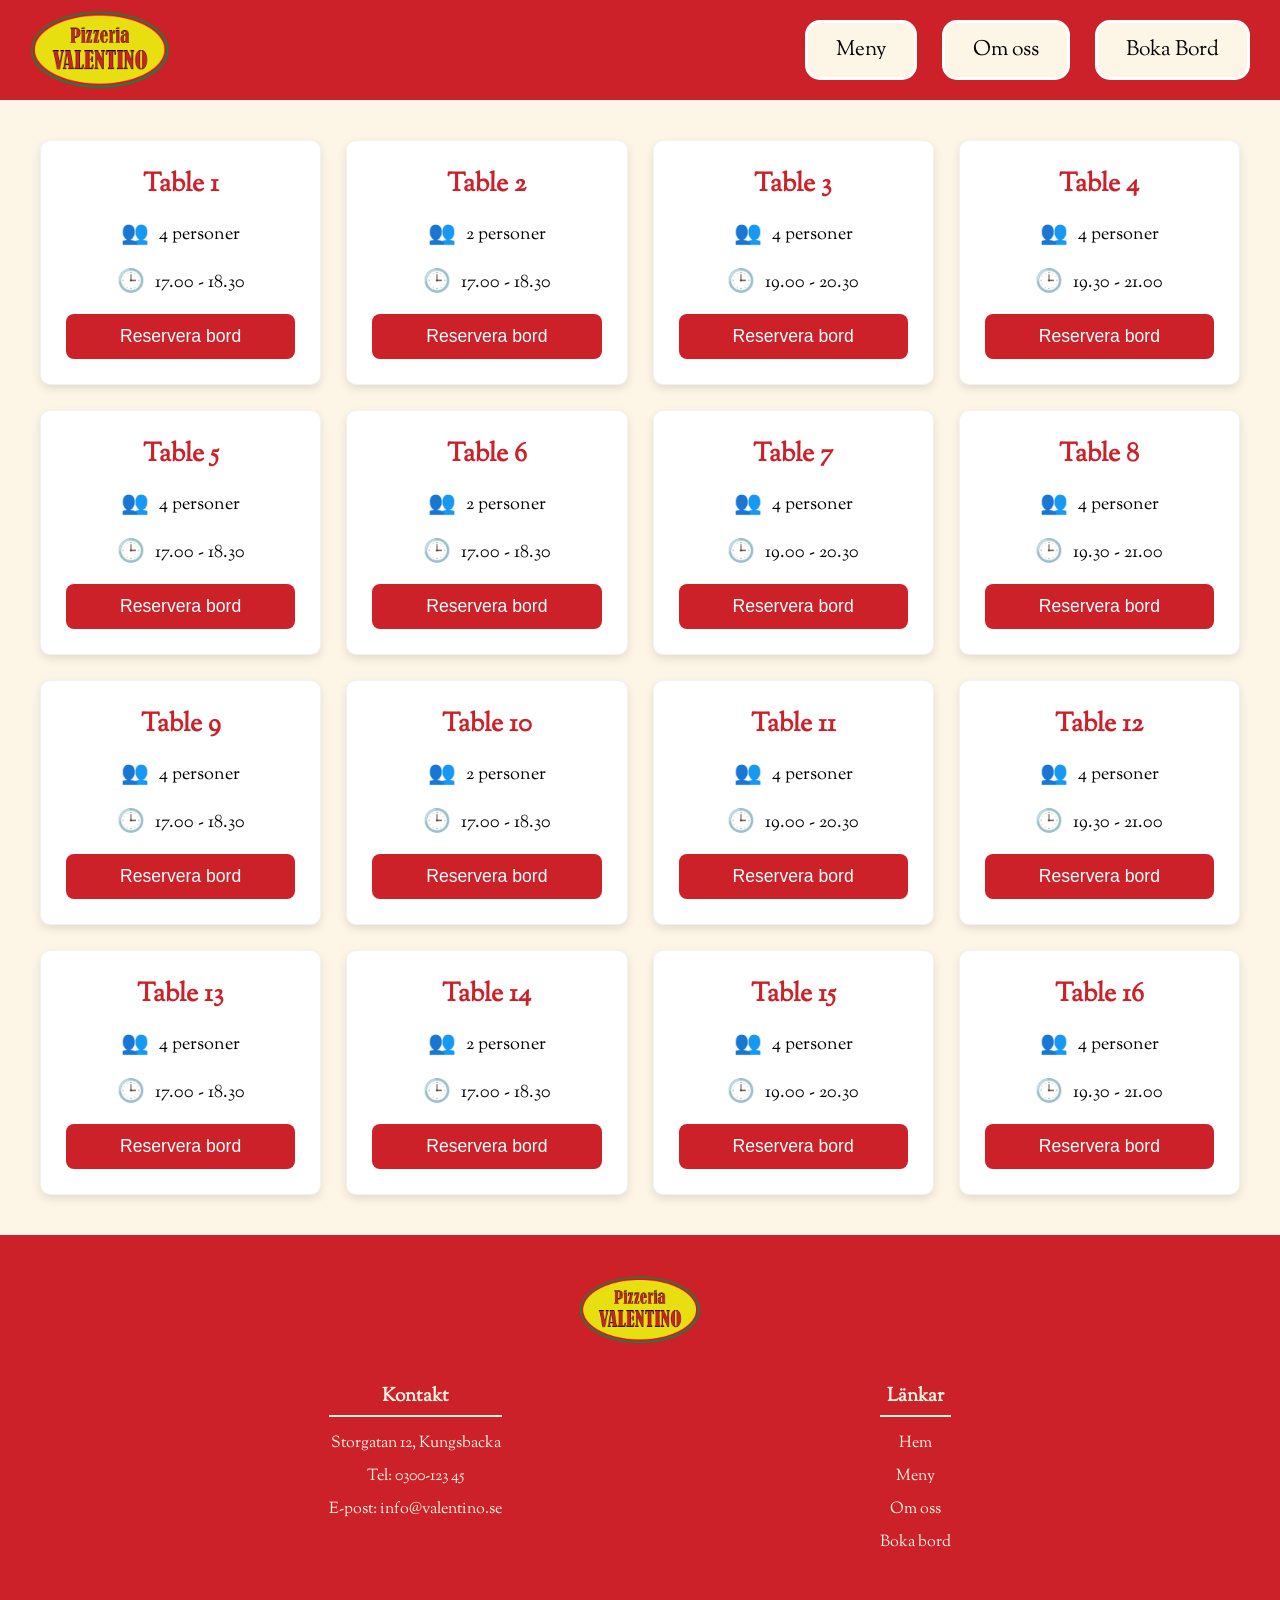
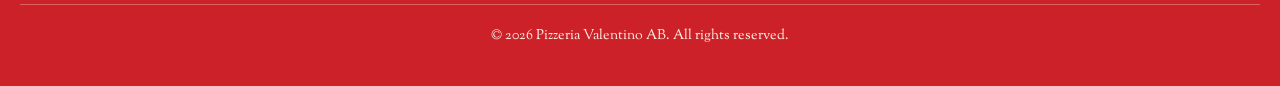
==== boka-bord.html @ 16ddcb7b "INLÄMNING - Final Ludvig Overland Detta är den slutgiltiga inlämningen för mitt slutprojekt i Webbut" ====
<!DOCTYPE html>
<html lang="sv">
<head>
    <meta charset="UTF-8">
    <meta name="viewport" content="width=device-width, initial-scale=1.0">
    <title>Boka bord - Pizzeria Valentino</title>
    <link rel="stylesheet" href="css/style-boka-bord.css">
    <link rel="preconnect" href="https://fonts.googleapis.com">
    <link rel="preconnect" href="https://fonts.gstatic.com" crossorigin>
    <link href="https://fonts.googleapis.com/css2?family=Sorts+Mill+Goudy:ital@0;1&display=swap" rel="stylesheet">
</head>
<body>
    <div class="wrapper">
        <header>
            <a href="index.html" class="logo-link">
                <img src="img/Logotyp.png" alt="Logotyp">
            </a>
            <nav class="desktop-nav">
                <button class="nav-button" onclick="window.location.href='meny.html'">Meny</button>
                <button class="nav-button" onclick="window.location.href='om-oss.html'">Om oss</button>
                <button class="nav-button" onclick="window.location.href='boka-bord.html'">Boka Bord</button>
            </nav>
            <button class="menu-button">☰</button>
        </header>

        <main>
            <div class="reservation-grid">
                <section class="reservation-card">
                    <h1>Table 1</h1>
                    <div class="info-row">
                        <span>👥</span>
                        <p>4 personer</p>
                    </div>
                    <div class="info-row">
                        <span>🕒</span>
                        <p>17.00 - 18.30</p>
                    </div>
                    <button class="reserve-btn">Reservera bord</button>
                </section>
                <section class="reservation-card">
                    <h1>Table 2</h1>
                    <div class="info-row">
                        <span>👥</span>
                        <p>2 personer</p>
                    </div>
                    <div class="info-row">
                        <span>🕒</span>
                        <p>17.00 - 18.30</p>
                    </div>
                    <button class="reserve-btn">Reservera bord</button>
                </section>
                <section class="reservation-card">
                    <h1>Table 3</h1>
                    <div class="info-row">
                        <span>👥</span>
                        <p>4 personer</p>
                    </div>
                    <div class="info-row">
                        <span>🕒</span>
                        <p>19.00 - 20.30</p>
                    </div>
                    <button class="reserve-btn">Reservera bord</button>
                </section>
                <section class="reservation-card">
                    <h1>Table 4</h1>
                    <div class="info-row">
                        <span>👥</span>
                        <p>4 personer</p>
                    </div>
                    <div class="info-row">
                        <span>🕒</span>
                        <p>19.30 - 21.00</p>
                    </div>
                    <button class="reserve-btn">Reservera bord</button>
                </section>

                <section class="reservation-card">
                    <h1>Table 5</h1>
                    <div class="info-row">
                        <span>👥</span>
                        <p>4 personer</p>
                    </div>
                    <div class="info-row">
                        <span>🕒</span>
                        <p>17.00 - 18.30</p>
                    </div>
                    <button class="reserve-btn">Reservera bord</button>
                </section>
                <section class="reservation-card">
                    <h1>Table 6</h1>
                    <div class="info-row">
                        <span>👥</span>
                        <p>2 personer</p>
                    </div>
                    <div class="info-row">
                        <span>🕒</span>
                        <p>17.00 - 18.30</p>
                    </div>
                    <button class="reserve-btn">Reservera bord</button>
                </section>
                <section class="reservation-card">
                    <h1>Table 7</h1>
                    <div class="info-row">
                        <span>👥</span>
                        <p>4 personer</p>
                    </div>
                    <div class="info-row">
                        <span>🕒</span>
                        <p>19.00 - 20.30</p>
                    </div>
                    <button class="reserve-btn">Reservera bord</button>
                </section>
                <section class="reservation-card">
                    <h1>Table 8</h1>
                    <div class="info-row">
                        <span>👥</span>
                        <p>4 personer</p>
                    </div>
                    <div class="info-row">
                        <span>🕒</span>
                        <p>19.30 - 21.00</p>
                    </div>
                    <button class="reserve-btn">Reservera bord</button>
                </section>

                <section class="reservation-card">
                    <h1>Table 9</h1>
                    <div class="info-row">
                        <span>👥</span>
                        <p>4 personer</p>
                    </div>
                    <div class="info-row">
                        <span>🕒</span>
                        <p>17.00 - 18.30</p>
                    </div>
                    <button class="reserve-btn">Reservera bord</button>
                </section>
                <section class="reservation-card">
                    <h1>Table 10</h1>
                    <div class="info-row">
                        <span>👥</span>
                        <p>2 personer</p>
                    </div>
                    <div class="info-row">
                        <span>🕒</span>
                        <p>17.00 - 18.30</p>
                    </div>
                    <button class="reserve-btn">Reservera bord</button>
                </section>
                <section class="reservation-card">
                    <h1>Table 11</h1>
                    <div class="info-row">
                        <span>👥</span>
                        <p>4 personer</p>
                    </div>
                    <div class="info-row">
                        <span>🕒</span>
                        <p>19.00 - 20.30</p>
                    </div>
                    <button class="reserve-btn">Reservera bord</button>
                </section>
                <section class="reservation-card">
                    <h1>Table 12</h1>
                    <div class="info-row">
                        <span>👥</span>
                        <p>4 personer</p>
                    </div>
                    <div class="info-row">
                        <span>🕒</span>
                        <p>19.30 - 21.00</p>
                    </div>
                    <button class="reserve-btn">Reservera bord</button>
                </section>

                <section class="reservation-card">
                    <h1>Table 13</h1>
                    <div class="info-row">
                        <span>👥</span>
                        <p>4 personer</p>
                    </div>
                    <div class="info-row">
                        <span>🕒</span>
                        <p>17.00 - 18.30</p>
                    </div>
                    <button class="reserve-btn">Reservera bord</button>
                </section>
                <section class="reservation-card">
                    <h1>Table 14</h1>
                    <div class="info-row">
                        <span>👥</span>
                        <p>2 personer</p>
                    </div>
                    <div class="info-row">
                        <span>🕒</span>
                        <p>17.00 - 18.30</p>
                    </div>
                    <button class="reserve-btn">Reservera bord</button>
                </section>
                <section class="reservation-card">
                    <h1>Table 15</h1>
                    <div class="info-row">
                        <span>👥</span>
                        <p>4 personer</p>
                    </div>
                    <div class="info-row">
                        <span>🕒</span>
                        <p>19.00 - 20.30</p>
                    </div>
                    <button class="reserve-btn">Reservera bord</button>
                </section>
                <section class="reservation-card">
                    <h1>Table 16</h1>
                    <div class="info-row">
                        <span>👥</span>
                        <p>4 personer</p>
                    </div>
                    <div class="info-row">
                        <span>🕒</span>
                        <p>19.30 - 21.00</p>
                    </div>
                    <button class="reserve-btn">Reservera bord</button>
                </section>
            </div>
        </main>

        <footer>
            <div class="footer-logo">
                <img src="img/Logotyp.png" alt="Pizzeria Valentino Logotyp">
            </div>
            <div class="footer-content">
                <div class="footer-column">
                    <h3>Kontakt</h3>
                    <p>Storgatan 12, Kungsbacka</p>
                    <p>Tel: 0300-123 45</p>
                    <p>E-post: info@valentino.se</p>
                </div>
                <div class="footer-column">
                    <h3>Länkar</h3>
                    <a href="index.html">Hem</a>
                    <a href="meny.html">Meny</a>
                    <a href="om-oss.html">Om oss</a>
                    <a href="boka-bord.html">Boka bord</a>
                </div>
            </div>
            <div class="footer-copyright">
                <p>© 2026 Pizzeria Valentino AB. All rights reserved.</p>
            </div>
        </footer>
    </div>

    <div class="fade-layer"></div>
    <nav class="menu">
        <button class="mobile-nav-button" onclick="window.location.href='meny.html'">Meny</button>
        <button class="mobile-nav-button" onclick="window.location.href='om-oss.html'">Om oss</button>
        <button class="mobile-nav-button" onclick="window.location.href='boka-bord.html'">Boka bord</button>
    </nav>

    <script src="js/main.js"></script>
</body>
</html>
---- css/style-boka-bord.css ----
* {
    margin: 0;
    padding: 0;
    box-sizing: border-box;
}

body {
    background-color: #FDF5E6;
}

nav, .menu-button, .menu, .nav-button, .mobile-nav-button, header, footer, .reservation-card {
    font-family: 'Sorts Mill Goudy', serif;
}

.wrapper {
    width: 100%;
    display: grid;
    min-height: 100vh;
    grid-template-columns: 1fr;
    grid-template-rows: min-content 1fr auto;
    grid-template-areas: 
        "hd"
        "mn"
        "ft";
}

header {
    grid-area: hd;
    height: 100px;
    background-color: #cd212a;
    display: flex;
    justify-content: space-between;
    align-items: center;
    padding: 15px 30px;
    position: relative;
    z-index: 100;
}

header .logo-link img {
    height: 80px;
    width: auto;
    display: block;
}

.nav-button, .mobile-nav-button {
    background-color: #FDF5E6;
    color: black;
    border: 3px solid white;
    border-radius: 15px;
    padding: 12px 28px;
    font-size: 1.3rem;
    font-weight: 400;
    cursor: pointer;
    transition: all 0.3s ease;
}

.nav-button:hover, .mobile-nav-button:hover {
    background-color: #cd212a;
    color: white;
}

.desktop-nav {
    display: flex;
    gap: 25px;
}

.menu-button {
    background: none;
    border: none;
    color: white;
    font-size: 2.5rem;
    cursor: pointer;
    display: none;
}

main {
    grid-area: mn;
    padding: 40px 20px;
}

.reservation-grid {
    display: grid;
    grid-template-columns: repeat(4, 1fr);
    gap: 25px;
    max-width: 1200px;
    margin: 0 auto;
}

.reservation-card {
    background-color: white;
    border-radius: 10px;
    padding: 25px;
    text-align: center;
    box-shadow: 0 4px 10px rgba(0, 0, 0, 0.1);
    display: flex;
    flex-direction: column;
    gap: 15px;
    border: 1px solid rgba(0,0,0,0.05);
}

.reservation-card h1 {
    font-size: 1.6rem;
    color: #cd212a;
}

.info-row {
    display: flex;
    justify-content: center;
    align-items: center;
    gap: 10px;
    font-size: 1.15rem;
}

.info-row span {
    font-size: 1.4rem;
}

.reserve-btn {
    background-color: #cd212a;
    color: white;
    border: none;
    padding: 12px;
    border-radius: 8px;
    font-size: 1.1rem;
    cursor: pointer;
    transition: 0.3s;
    margin-top: auto;
}

.reserve-btn:hover {
    background-color: #a7171f;
    transform: scale(1.02);
}

/* Dölj hamburgermenyn och dess lager på desktop */
.menu, .fade-layer {
    display: none;
}

footer {
    grid-area: ft;
    background-color: #cd212a;
    color: #FDF5E6;
    padding: 40px 20px;
    display: flex;
    flex-direction: column;
    align-items: center;
    gap: 30px;
}

.footer-logo img {
    height: 70px;
    width: auto;
}

.footer-content {
    width: 100%;
    max-width: 1000px;
    display: flex;
    justify-content: space-around;
    text-align: center;
}

.footer-column {
    display: flex;
    flex-direction: column;
    gap: 10px;
}

.footer-column h3 {
    border-bottom: 2px solid #FDF5E6;
    padding-bottom: 5px;
    margin-bottom: 5px;
}

.footer-column a {
    color: #FDF5E6;
    text-decoration: none;
    transition: opacity 0.3s;
}

.footer-column a:hover {
    opacity: 0.7;
}

.footer-copyright {
    margin-top: 20px;
    font-size: 0.9rem;
    border-top: 1px solid rgba(253, 245, 230, 0.3);
    padding-top: 20px;
    width: 100%;
    text-align: center;
}

/* MOBIL */
@media (max-width: 1024px) {
    .reservation-grid {
        grid-template-columns: repeat(2, 1fr);
    }
}

@media (max-width: 768px) {
    .desktop-nav { display: none; }
    .menu-button { display: block; }
    
    .reservation-grid {
        grid-template-columns: 1fr;
    }

    .fade-layer {
        position: fixed;
        top: 0;
        left: 0;
        width: 100%;
        height: 100%;
        background: rgba(0,0,0,0.6);
        z-index: 150;
        display: none;
        pointer-events: auto;
    }

    .fade-layer.visible { display: block; }

    .menu {
        display: flex;
        flex-direction: column;
        gap: 15px;
        position: fixed;
        top: 0;
        right: -280px;
        width: 250px;
        height: 100%;
        background-color: #cd212a;
        padding: 100px 20px;
        transition: 0.4s;
        z-index: 200;
        box-shadow: -5px 0 15px rgba(0,0,0,0.3);
    }

    .menu.show { right: 0; }
    
    .mobile-nav-button {
        width: 100%;
        font-size: 1.1rem;
    }

    .footer-content {
        flex-direction: column;
        gap: 30px;
    }
}
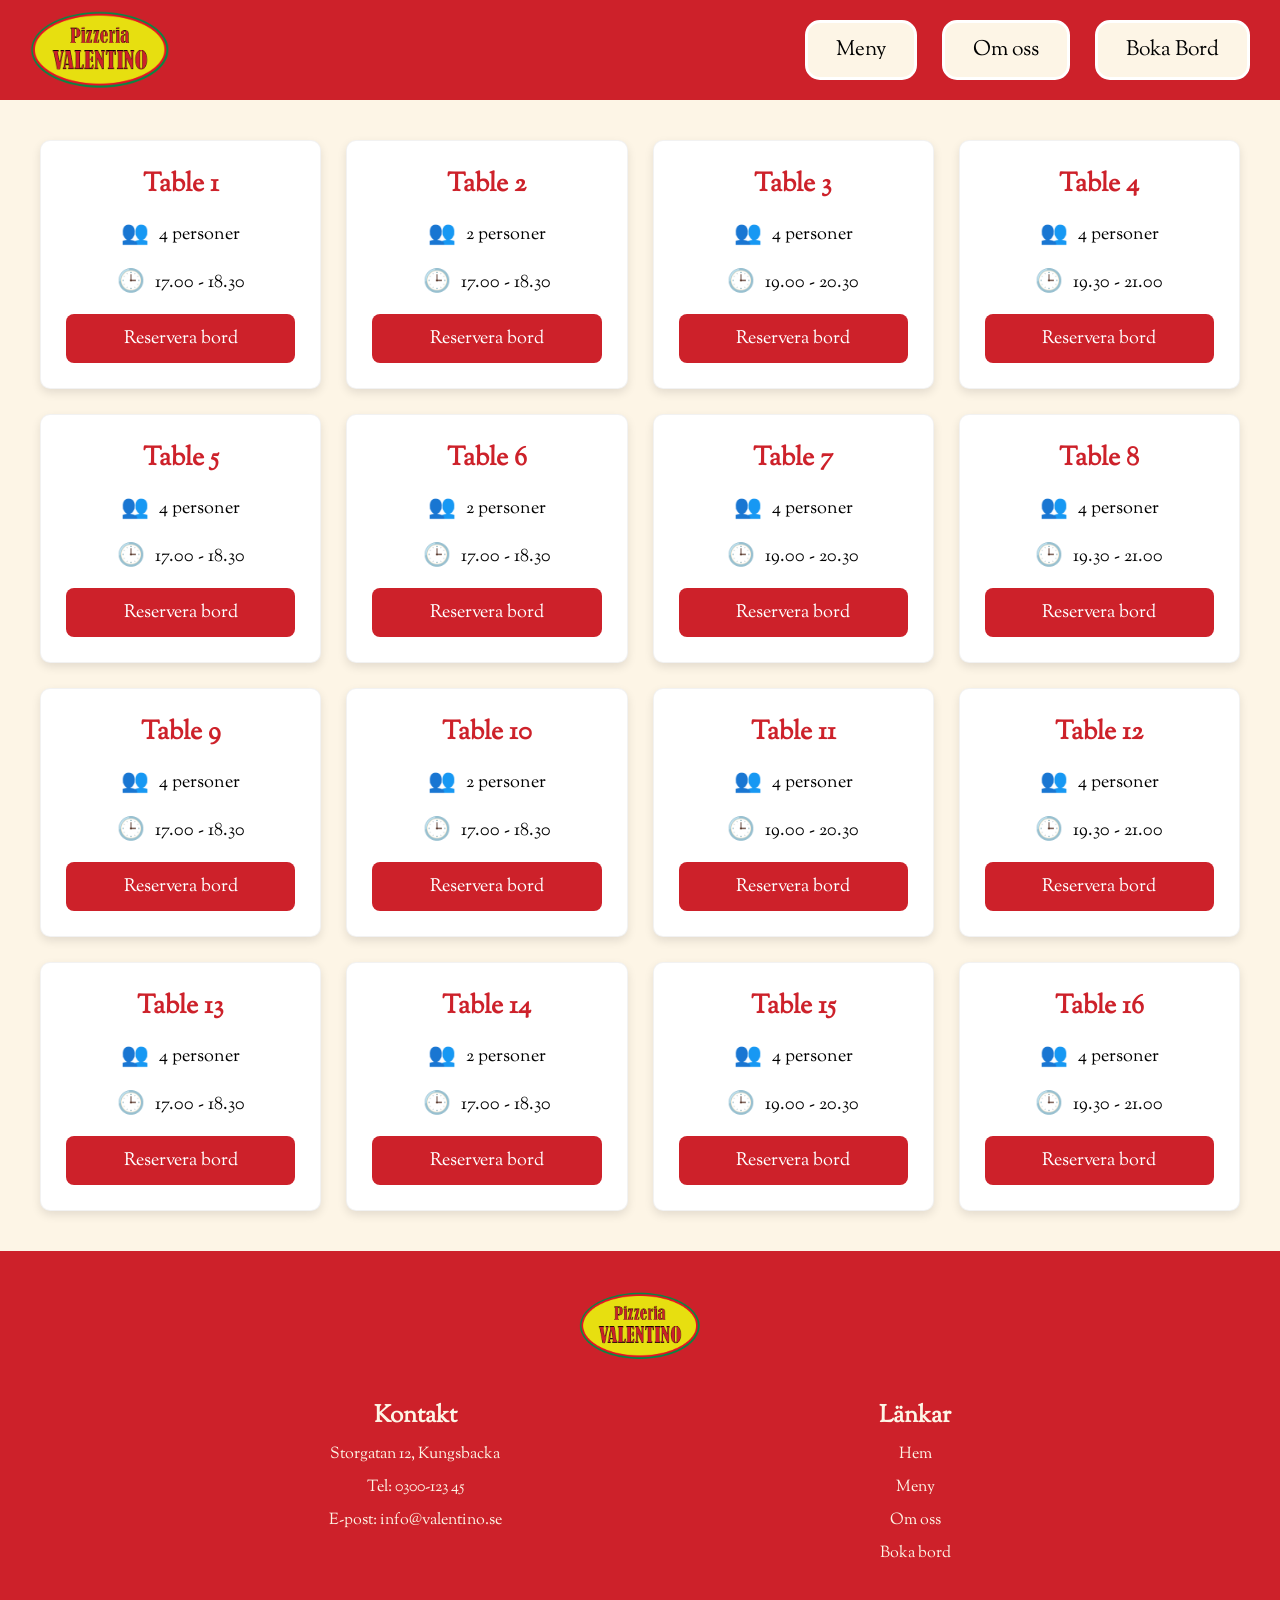
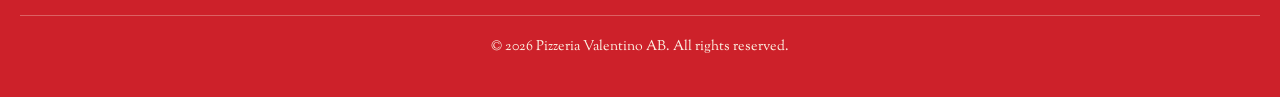
==== commit efef45a0: "FINAL PUSH - Inlämning Koden är validera BEDÖMINGSMATERIAL Det här är den slutgiltiga koden som jag " ====
--- a/boka-bord.html
+++ b/boka-bord.html
@@ -229,13 +229,13 @@
             </div>
             <div class="footer-content">
                 <div class="footer-column">
-                    <h3>Kontakt</h3>
+                    <h2>Kontakt</h2>
                     <p>Storgatan 12, Kungsbacka</p>
                     <p>Tel: 0300-123 45</p>
                     <p>E-post: info@valentino.se</p>
                 </div>
                 <div class="footer-column">
-                    <h3>Länkar</h3>
+                    <h2>Länkar</h2>
                     <a href="index.html">Hem</a>
                     <a href="meny.html">Meny</a>
                     <a href="om-oss.html">Om oss</a>
--- a/css/style-boka-bord.css
+++ b/css/style-boka-bord.css
@@ -8,7 +8,7 @@
     background-color: #FDF5E6;
 }
 
-nav, .menu-button, .menu, .nav-button, .mobile-nav-button, header, footer, .reservation-card {
+nav, .menu-button, .menu, .nav-button, .mobile-nav-button, header, footer, .reservation-card, button {
     font-family: 'Sorts Mill Goudy', serif;
 }
 
@@ -141,15 +141,28 @@
     grid-area: ft;
     background-color: #cd212a;
     color: #FDF5E6;
-    padding: 40px 20px;
+    padding: 40px 20px; 
     display: flex;
     flex-direction: column;
     align-items: center;
     gap: 30px;
+    font-family: 'Sorts Mill Goudy', serif;
+}
+
+.footer-container {
+    background-color: #cd212a;
+    color: #FDF5E6;
+    padding: 40px 20px; 
+    display: flex;
+    flex-direction: column;
+    align-items: center;
+    gap: 30px;
+    font-family: 'Sorts Mill Goudy', serif;
+    
 }
 
 .footer-logo img {
-    height: 70px;
+    height: 70px; 
     width: auto;
 }
 
@@ -157,7 +170,7 @@
     width: 100%;
     max-width: 1000px;
     display: flex;
-    justify-content: space-around;
+    justify-content: space-around; 
     text-align: center;
 }
 
